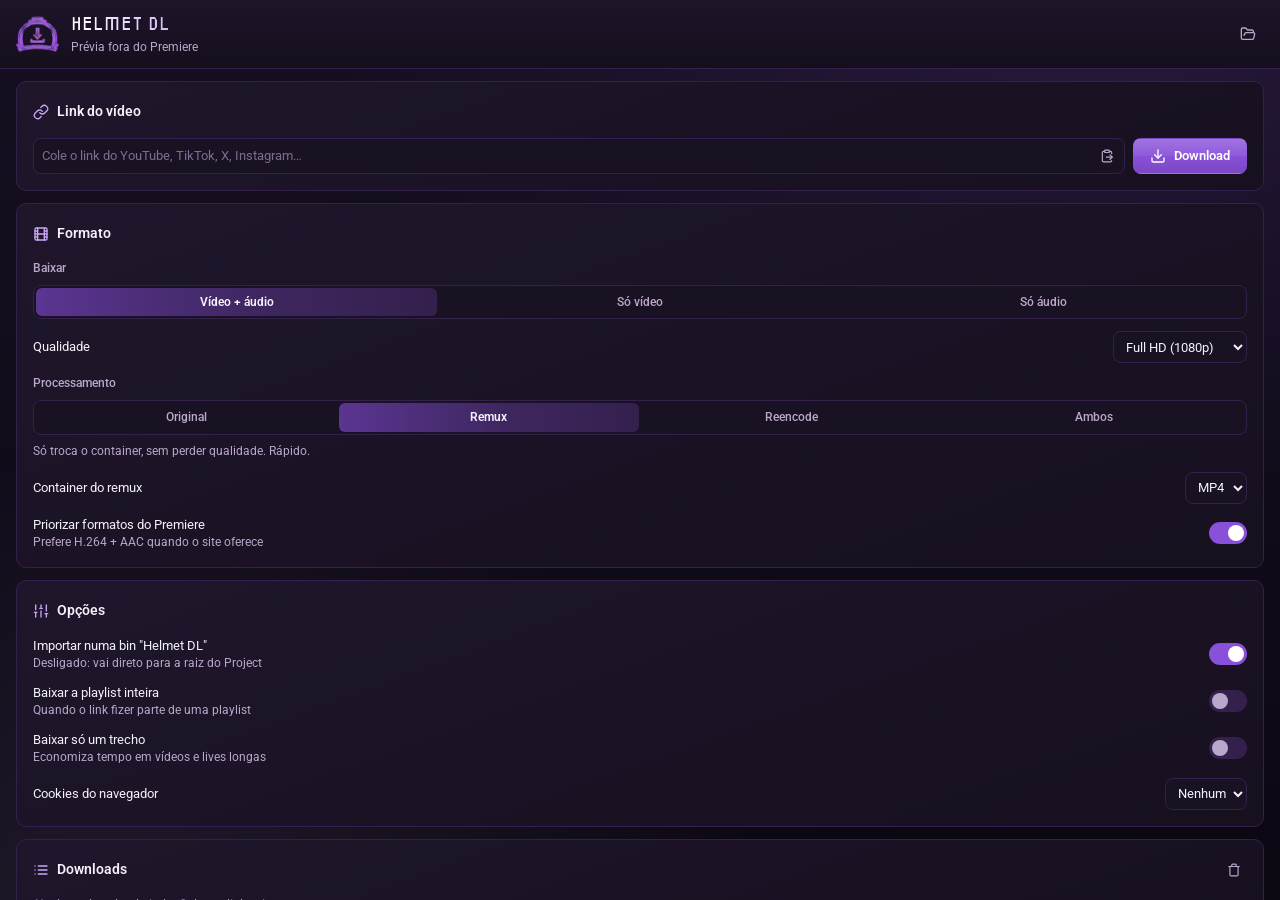
==== premiere-helmet-dl/client/index.html @ 3328d342 "Estado inicial do Helmet DL 1.0.0 (antes da limpeza) Co-Authored-By: Claude Opus 5.5 <noreply@anthro" ====
<!DOCTYPE html>
<html lang="pt-BR">
<head>
    <meta charset="UTF-8" />
    <meta name="viewport" content="width=device-width, initial-scale=1" />
    <title>Helmet DL</title>
    <link rel="stylesheet" href="css/style.css" />
</head>
<body>
    <!-- Ícones (Lucide, traço 2px), reaproveitados com <use> -->
    <svg width="0" height="0" style="position:absolute" aria-hidden="true">
        <defs>
            <symbol id="i-download" viewBox="0 0 24 24"><path d="M21 15v4a2 2 0 0 1-2 2H5a2 2 0 0 1-2-2v-4"/><path d="m7 10 5 5 5-5"/><path d="M12 15V3"/></symbol>
            <symbol id="i-paste" viewBox="0 0 24 24"><path d="M15 2H9a1 1 0 0 0-1 1v2c0 .6.4 1 1 1h6c.6 0 1-.4 1-1V3c0-.6-.4-1-1-1Z"/><path d="M8 4H6a2 2 0 0 0-2 2v14a2 2 0 0 0 2 2h12a2 2 0 0 0 2-2"/><path d="M16 4h2a2 2 0 0 1 2 2v2"/><path d="M11 14h10"/><path d="m17 10 4 4-4 4"/></symbol>
            <symbol id="i-folder" viewBox="0 0 24 24"><path d="m6 14 1.5-2.9A2 2 0 0 1 9.24 10H20a2 2 0 0 1 1.94 2.5l-1.54 6a2 2 0 0 1-1.95 1.5H4a2 2 0 0 1-2-2V5a2 2 0 0 1 2-2h3.9a2 2 0 0 1 1.69.9l.81 1.2a2 2 0 0 0 1.67.9H18a2 2 0 0 1 2 2v2"/></symbol>
            <symbol id="i-film" viewBox="0 0 24 24"><rect width="18" height="18" x="3" y="3" rx="2"/><path d="M7 3v18"/><path d="M3 7.5h4"/><path d="M3 12h18"/><path d="M3 16.5h4"/><path d="M17 3v18"/><path d="M17 7.5h4"/><path d="M17 16.5h4"/></symbol>
            <symbol id="i-sliders" viewBox="0 0 24 24"><path d="M4 21v-7"/><path d="M4 10V3"/><path d="M12 21v-9"/><path d="M12 8V3"/><path d="M20 21v-5"/><path d="M20 12V3"/><path d="M2 14h4"/><path d="M10 8h4"/><path d="M18 16h4"/></symbol>
            <symbol id="i-list" viewBox="0 0 24 24"><path d="M3 6h.01"/><path d="M3 12h.01"/><path d="M3 18h.01"/><path d="M8 6h13"/><path d="M8 12h13"/><path d="M8 18h13"/></symbol>
            <symbol id="i-package" viewBox="0 0 24 24"><path d="M11 21.73a2 2 0 0 0 2 0l7-4A2 2 0 0 0 21 16V8a2 2 0 0 0-1-1.73l-7-4a2 2 0 0 0-2 0l-7 4A2 2 0 0 0 3 8v8a2 2 0 0 0 1 1.73z"/><path d="M12 22V12"/><path d="m3.3 7 8.7 5 8.7-5"/><path d="m7.5 4.27 9 5.15"/></symbol>
            <symbol id="i-x" viewBox="0 0 24 24"><path d="M18 6 6 18"/><path d="m6 6 12 12"/></symbol>
            <symbol id="i-refresh" viewBox="0 0 24 24"><path d="M3 12a9 9 0 0 1 9-9 9.75 9.75 0 0 1 6.74 2.74L21 8"/><path d="M21 3v5h-5"/><path d="M21 12a9 9 0 0 1-9 9 9.75 9.75 0 0 1-6.74-2.74L3 16"/><path d="M8 16H3v5"/></symbol>
            <symbol id="i-retry" viewBox="0 0 24 24"><path d="M3 12a9 9 0 1 0 9-9 9.75 9.75 0 0 0-6.74 2.74L3 8"/><path d="M3 3v5h5"/></symbol>
            <symbol id="i-trash" viewBox="0 0 24 24"><path d="M3 6h18"/><path d="M19 6v14a2 2 0 0 1-2 2H7a2 2 0 0 1-2-2V6"/><path d="M8 6V4a2 2 0 0 1 2-2h4a2 2 0 0 1 2 2v2"/></symbol>
            <symbol id="i-terminal" viewBox="0 0 24 24"><path d="m4 17 6-6-6-6"/><path d="M12 19h8"/></symbol>
            <symbol id="i-link" viewBox="0 0 24 24"><path d="M10 13a5 5 0 0 0 7.54.54l3-3a5 5 0 0 0-7.07-7.07l-1.72 1.71"/><path d="M14 11a5 5 0 0 0-7.54-.54l-3 3a5 5 0 0 0 7.07 7.07l1.71-1.71"/></symbol>
        </defs>
    </svg>

    <header class="app-header">
        <div class="brand">
            <img class="brand-logo" src="img/logo.png" alt="" />
            <div class="brand-text">
                <h1>Helmet DL</h1>
                <p id="projectInfo" class="sub-info" title="Clique para atualizar">Verificando projeto…</p>
            </div>
        </div>
        <button id="btnOpenFolder" class="icon-btn" title="Abrir a pasta Helmet DL do projeto">
            <svg class="icon"><use href="#i-folder"/></svg>
        </button>
    </header>

    <main class="content">
        <!-- Link -->
        <section class="card">
            <div class="card-title"><svg class="icon"><use href="#i-link"/></svg>Link do vídeo</div>
            <div class="url-row">
                <div class="url-box">
                    <input type="text" id="urlInput" class="input url-input" placeholder="Cole o link do YouTube, TikTok, X, Instagram…" spellcheck="false" autocomplete="off" />
                    <button id="btnPaste" class="icon-btn sm ghost" title="Colar da área de transferência"><svg class="icon"><use href="#i-paste"/></svg></button>
                </div>
                <button id="btnDownload" class="btn btn-primary"><svg class="icon"><use href="#i-download"/></svg>Download</button>
            </div>

            <div id="preview" class="preview" style="display:none">
                <div class="thumb"><img id="previewThumb" alt="" /><span id="previewDuration" class="badge"></span></div>
                <div class="preview-text">
                    <div id="previewTitle" class="preview-title"></div>
                    <div id="previewMeta" class="preview-meta"></div>
                </div>
            </div>
            <p id="previewNote" class="hint" style="display:none"></p>
            <div id="status" class="status" role="status"></div>
        </section>

        <!-- Formato -->
        <section class="card">
            <div class="card-title"><svg class="icon"><use href="#i-film"/></svg>Formato</div>

            <div class="group-label">Baixar</div>
            <div class="segmented">
                <label><input type="radio" name="content" value="both" checked /><span>Vídeo + áudio</span></label>
                <label><input type="radio" name="content" value="video" /><span>Só vídeo</span></label>
                <label><input type="radio" name="content" value="audio" /><span>Só áudio</span></label>
            </div>

            <div id="videoOptions">
                <div class="inline-field">
                    <label for="qualitySelect">Qualidade</label>
                    <select id="qualitySelect" class="input">
                        <option value="best">Original (máxima)</option>
                        <option value="4320">8K (4320p)</option>
                        <option value="2160">4K (2160p)</option>
                        <option value="1440">2K (1440p)</option>
                        <option value="1080" selected>Full HD (1080p)</option>
                        <option value="720">HD (720p)</option>
                        <option value="480">480p</option>
                        <option value="360">360p</option>
                        <option value="240">240p</option>
                        <option value="144">144p</option>
                    </select>
                </div>

                <div class="group-label">Processamento</div>
                <div class="segmented">
                    <label><input type="radio" name="mode" value="original" /><span>Original</span></label>
                    <label><input type="radio" name="mode" value="remux" checked /><span>Remux</span></label>
                    <label><input type="radio" name="mode" value="reencode" /><span>Reencode</span></label>
                    <label><input type="radio" name="mode" value="both" /><span>Ambos</span></label>
                </div>
                <p id="modeHint" class="hint"></p>

                <div class="inline-field" id="containerRow">
                    <label for="containerSelect">Container do remux</label>
                    <select id="containerSelect" class="input">
                        <option value="mp4" selected>MP4</option>
                        <option value="mov">MOV</option>
                        <option value="mkv">MKV</option>
                    </select>
                </div>
                <div class="inline-field" id="codecRow">
                    <label for="codecSelect">Codec do reencode</label>
                    <select id="codecSelect" class="input">
                        <option value="h264" selected>H.264 (MP4)</option>
                        <option value="h265">H.265 / HEVC (MP4)</option>
                        <option value="prores">ProRes 422 (MOV)</option>
                    </select>
                </div>
                <div class="inline-field" id="encoderRow">
                    <span>Reencodar usando</span>
                    <div class="segmented compact">
                        <label><input type="radio" name="encoder" value="cpu" checked /><span>CPU</span></label>
                        <label><input type="radio" name="encoder" value="gpu" /><span>GPU</span></label>
                    </div>
                </div>
                <p id="encoderHint" class="hint" style="display:none"></p>

                <label class="switch-row">
                    <span class="switch-text">Priorizar formatos do Premiere
                        <small>Prefere H.264 + AAC quando o site oferece</small></span>
                    <span class="switch"><input type="checkbox" id="compatCheckbox" checked /><span class="slider-ui"></span></span>
                </label>
            </div>

            <div id="audioOptions" style="display:none">
                <div class="inline-field">
                    <label for="audioFormatSelect">Formato do áudio</label>
                    <select id="audioFormatSelect" class="input">
                        <option value="wav" selected>WAV</option>
                        <option value="mp3">MP3 (320k)</option>
                        <option value="m4a">M4A / AAC</option>
                        <option value="best">Original (sem converter)</option>
                    </select>
                </div>
            </div>
        </section>

        <!-- Opções -->
        <section class="card">
            <div class="card-title"><svg class="icon"><use href="#i-sliders"/></svg>Opções</div>
            <label class="switch-row first">
                <span class="switch-text">Importar numa bin "Helmet DL"
                    <small>Desligado: vai direto para a raiz do Project</small></span>
                <span class="switch"><input type="checkbox" id="binCheckbox" checked /><span class="slider-ui"></span></span>
            </label>
            <label class="switch-row">
                <span class="switch-text">Baixar a playlist inteira
                    <small>Quando o link fizer parte de uma playlist</small></span>
                <span class="switch"><input type="checkbox" id="playlistCheckbox" /><span class="slider-ui"></span></span>
            </label>
            <label class="switch-row">
                <span class="switch-text">Baixar só um trecho
                    <small>Economiza tempo em vídeos e lives longas</small></span>
                <span class="switch"><input type="checkbox" id="trimCheckbox" /><span class="slider-ui"></span></span>
            </label>
            <div id="trimRow" class="two-col trim-row" style="display:none">
                <div class="mini-field"><label for="trimStart">Início</label><input type="text" id="trimStart" class="input" placeholder="00:00:00" /></div>
                <div class="mini-field"><label for="trimEnd">Fim</label><input type="text" id="trimEnd" class="input" placeholder="00:01:30" /></div>
            </div>
            <div class="inline-field">
                <label for="cookiesSelect" title="Necessário para Instagram, vídeos privados ou com restrição de idade">Cookies do navegador</label>
                <select id="cookiesSelect" class="input">
                    <option value="" selected>Nenhum</option>
                    <option value="firefox">Firefox</option>
                    <option value="chrome">Chrome</option>
                    <option value="edge">Edge</option>
                    <option value="brave">Brave</option>
                    <option value="opera">Opera</option>
                    <option value="vivaldi">Vivaldi</option>
                </select>
            </div>
        </section>

        <!-- Fila -->
        <section class="card">
            <div class="card-title">
                <svg class="icon"><use href="#i-list"/></svg>Downloads
                <button id="btnClearDone" class="icon-btn sm push-right" title="Limpar concluídos da lista"><svg class="icon"><use href="#i-trash"/></svg></button>
            </div>
            <ul id="queue" class="queue"></ul>
        </section>

        <!-- Ferramentas -->
        <details class="card log-card" id="toolsDetails">
            <summary><svg class="icon"><use href="#i-package"/></svg>Ferramentas<span class="version" id="toolsSummary">verificando…</span></summary>
            <div class="tools">
                <div class="tool-row" data-tool="ytdlp">
                    <span class="dot"></span>
                    <div class="tool-text"><b>yt-dlp</b><small id="ytdlpInfo">—</small></div>
                    <button class="btn btn-secondary btn-sm" id="btnYtdlp">Instalar</button>
                </div>
                <div class="tool-row" data-tool="ffmpeg">
                    <span class="dot"></span>
                    <div class="tool-text"><b>FFmpeg</b><small id="ffmpegInfo">—</small></div>
                    <button class="btn btn-secondary btn-sm" id="btnFfmpeg">Instalar</button>
                </div>
                <div class="tool-row" data-tool="deno">
                    <span class="dot"></span>
                    <div class="tool-text"><b>Deno</b><small id="denoInfo">—</small></div>
                    <button class="btn btn-secondary btn-sm" id="btnDeno">Instalar</button>
                </div>
                <label class="switch-row">
                    <span class="switch-text">Atualizar o yt-dlp sozinho
                        <small>Confere uma vez por dia; os sites mudam com frequência</small></span>
                    <span class="switch"><input type="checkbox" id="autoUpdateCheckbox" checked /><span class="slider-ui"></span></span>
                </label>
                <p class="hint">O Deno é usado pelo yt-dlp para ler o YouTube. As ferramentas ficam em <span id="binDirNote" class="path"></span></p>
            </div>
        </details>

        <!-- Log -->
        <details class="card log-card" id="logDetails">
            <summary><svg class="icon"><use href="#i-terminal"/></svg>Log<span class="version" id="versionNote"></span></summary>
            <div id="log" class="log"></div>
        </details>
    </main>

    <!-- Progresso fixo no rodapé: aparece enquanto o item que está baixando está fora da área visível da lista -->
    <div id="dock" class="dock" hidden>
        <div class="q-head">
            <button type="button" class="dock-title" id="dockTitle" title="Ir para o item na lista"></button>
            <button type="button" class="icon-btn sm" id="dockCancel" title="Cancelar"><svg class="icon"><use href="#i-x"/></svg></button>
        </div>
        <div class="progress"><div class="progress-bar" id="dockBar"></div></div>
        <div class="q-line"><span class="q-state" id="dockState"></span><span class="q-nums" id="dockNums"></span></div>
    </div>

    <script src="js/CSInterface.js"></script>
    <script src="js/tools.js"></script>
    <script src="js/downloader.js"></script>
    <script src="js/main.js"></script>
</body>
</html>
---- premiere-helmet-dl/client/css/style.css ----
/* Helmet DL — mesma identidade do Helmet Desk, tema "Clássico" (Violet Terminal).
   Modo escuro, roxo como acento, degradês sutis (um pouco mais claro em cima, mais escuro embaixo).
   Fontes: Geo (só o nome do plugin, em caixa alta) e Roboto (todo o resto).
   Cores e degradês copiados de helmet-desk/src/Themes/Legacy.xaml.
   O tema Frutiger Aero está guardado em ../_backup/tema-frutiger-aero (fora da extensão). */

@font-face { font-family: "Roboto"; src: url("../fonts/Roboto-Regular.ttf") format("truetype"); font-weight: 400; }
@font-face { font-family: "Roboto"; src: url("../fonts/Roboto-Medium.ttf") format("truetype"); font-weight: 500; }
@font-face { font-family: "Roboto"; src: url("../fonts/Roboto-SemiBold.ttf") format("truetype"); font-weight: 600; }
@font-face { font-family: "Roboto"; src: url("../fonts/Roboto-Bold.ttf") format("truetype"); font-weight: 700; }
@font-face { font-family: "Geo"; src: url("../fonts/Geo-Regular.ttf") format("truetype"); font-weight: 400; }

:root {
    /* tokens Violet Terminal */
    --bg-primary: #100B18;
    --bg-surface: #191222;
    --bg-elevated: #221831;
    --color-border: #34204D;
    --color-hover-line: #4C3270;
    --color-primary: #8950D9;
    --color-primary-hover: #7744BC;
    --color-accent: #C8A8F5;
    --text-primary: #F5F1FA;
    --text-secondary: #B9A8CB;

    /* semânticas */
    --color-success: #64D6A2;
    --color-warning: #F2C36B;
    --color-danger: #FF6F91;
    --color-info: #78B7FF;

    /* degradês do tema clássico */
    --window-bg: linear-gradient(180deg, #160F22 0%, #0C0812 100%);
    --panel-fill: linear-gradient(180deg, #1E1529 0%, #150F1D 100%);
    --card-fill: linear-gradient(160deg, #1F162B 0%, #17101F 100%);
    --popup-fill: linear-gradient(180deg, #2A1E3C 0%, #1F162D 100%);
    /* brilho na metade de cima dos botões cheios */
    --button-sheen: linear-gradient(180deg, rgba(255, 255, 255, 0.20) 0%, rgba(255, 255, 255, 0.06) 50%, rgba(255, 255, 255, 0) 51%, rgba(0, 0, 0, 0.10) 100%);
    /* item selecionado: violeta que se apaga na cor da borda para a direita */
    --nav-selected: linear-gradient(90deg, #5B3592 0%, #3E2760 55%, #34204D 100%);
    --brand-fill: linear-gradient(90deg, #FFFFFF 0%, #C8A8F5 100%);

    /* tipografia */
    --font-ui: "Roboto", "Segoe UI", Arial, sans-serif;
    --font-brand: "Geo", "Roboto", "Segoe UI", sans-serif;
    --font-mono: "Cascadia Mono", Consolas, monospace;

    /* forma e espaçamento */
    --radius-sm: 6px;
    --radius-btn: 8px;
    --radius-md: 10px;
    --radius-lg: 10px;
    --space-1: 4px;
    --space-2: 8px;
    --space-3: 12px;
    --space-4: 16px;
    --space-6: 24px;
    --space-8: 32px;
}

* { box-sizing: border-box; }

html, body { height: 100%; }

body {
    margin: 0;
    /* fundo: dois brilhos violeta parados sobre o degradê da janela */
    background:
        radial-gradient(ellipse 60% 55% at 85% 0%, rgba(137, 80, 217, 0.15) 0%, rgba(137, 80, 217, 0) 100%),
        radial-gradient(ellipse 50% 50% at 10% 100%, rgba(200, 168, 245, 0.10) 0%, rgba(200, 168, 245, 0) 100%),
        var(--window-bg);
    background-color: var(--bg-primary);
    color: var(--text-primary);
    font-family: var(--font-ui);
    font-size: 13px;
    line-height: 1.4;
    display: flex;
    flex-direction: column;
    -webkit-font-smoothing: antialiased;
}

/* ---------- ícones ---------- */

.icon {
    width: 16px;
    height: 16px;
    flex: 0 0 auto;
    fill: none;
    stroke: currentColor;
    stroke-width: 2;
    stroke-linecap: round;
    stroke-linejoin: round;
}

/* ---------- cabeçalho ---------- */

.app-header {
    display: flex;
    align-items: center;
    justify-content: space-between;
    gap: var(--space-3);
    padding: var(--space-3) var(--space-4);
    margin-bottom: var(--space-3);
    background: var(--panel-fill);
    border-bottom: 1px solid var(--color-border);
}

.brand { display: flex; align-items: center; gap: var(--space-3); min-width: 0; }

.brand-logo {
    height: 36px;
    width: auto;
    flex: 0 0 auto;
    display: block;
}

.brand-text { min-width: 0; }

h1 {
    margin: 0;
    font-family: var(--font-brand);
    font-weight: 400;
    font-size: 23px;
    line-height: 1;
    text-transform: uppercase;
    letter-spacing: 0.01em;
    /* mesmo preenchimento do nome no Helmet Desk clássico: branco → lilás da esquerda para a direita */
    background: var(--brand-fill);
    -webkit-background-clip: text;
    background-clip: text;
    color: transparent;
}

.sub-info {
    margin: 4px 0 0;
    font-size: 12px;
    color: var(--text-secondary);
    cursor: pointer;
    white-space: nowrap;
    overflow: hidden;
    text-overflow: ellipsis;
}

/* ---------- área principal ---------- */

.content {
    flex: 1;
    overflow-y: auto;
    padding: 0 var(--space-4) var(--space-4);
    display: flex;
    flex-direction: column;
    gap: var(--space-3);
}

.card {
    background: var(--card-fill);
    border: 1px solid var(--color-border);
    border-radius: var(--radius-lg);
    padding: var(--space-4);
}

.card-title {
    display: flex;
    align-items: center;
    gap: var(--space-2);
    font-size: 14px;
    font-weight: 600;
    margin-bottom: var(--space-3);
    min-height: 28px;
}
.card-title > .icon { color: var(--color-accent); }

.group-label {
    font-size: 12px;
    font-weight: 500;
    color: var(--text-secondary);
    margin: var(--space-3) 0 var(--space-2);
}
.card-title + .group-label { margin-top: 0; }

.hint {
    margin: var(--space-2) 0 0;
    font-size: 12px;
    color: var(--text-secondary);
}

/* ---------- botões ---------- */

button {
    font-family: inherit;
    cursor: pointer;
}

button:focus-visible,
select:focus-visible,
input:focus-visible + span,
input[type="range"]:focus-visible {
    outline: 1.5px solid var(--color-accent);
    outline-offset: 2px;
}

.btn {
    display: inline-flex;
    align-items: center;
    justify-content: center;
    gap: var(--space-2);
    height: 36px;
    padding: 0 var(--space-4);
    border-radius: var(--radius-btn);
    font-size: 13px;
    font-weight: 600;
    border: 1px solid transparent;
    color: var(--text-primary);
    transition: background-color 0.15s, border-color 0.15s, color 0.15s;
}

/* botões cheios: cor sólida + brilho estático na metade de cima */
.btn-primary {
    background: var(--button-sheen), var(--color-primary);
    color: #fff;
}
.btn-primary:hover:not(:disabled) { background: var(--button-sheen), var(--color-primary-hover); }

.btn-secondary {
    background: var(--bg-surface);
    border-color: var(--color-border);
}
.btn-secondary:hover:not(:disabled) { background: var(--bg-elevated); }

.btn-danger {
    background: var(--button-sheen), var(--color-danger);
    color: var(--bg-primary);
    padding: 0 var(--space-3);
}
.btn-danger:hover:not(:disabled) { background: var(--button-sheen), #F2557C; }

.btn:active:not(:disabled) { filter: brightness(0.9); }

.btn:disabled {
    opacity: 0.45;
    cursor: not-allowed;
}

/* botão de ícone (fantasma): fundo da cor da borda no hover */
.icon-btn {
    width: 32px;
    height: 32px;
    flex: 0 0 auto;
    display: inline-flex;
    align-items: center;
    justify-content: center;
    background: transparent;
    color: var(--text-secondary);
    border: 1px solid transparent;
    border-radius: var(--radius-sm);
    transition: background-color 0.12s, color 0.12s;
}
.icon-btn:hover:not(:disabled) { background: var(--color-border); color: var(--text-primary); }
.icon-btn.sm { width: 26px; height: 26px; }
.icon-btn.sm .icon { width: 14px; height: 14px; }

/* ---------- controle segmentado (radios) ---------- */

.segmented {
    display: flex;
    gap: 2px;
    padding: 2px;
    background: var(--bg-surface);
    border: 1px solid var(--color-border);
    border-radius: var(--radius-btn);
}
.segmented label { flex: 1; position: relative; cursor: pointer; }
.segmented input { position: absolute; opacity: 0; pointer-events: none; }
.segmented span {
    display: block;
    text-align: center;
    padding: 6px var(--space-2);
    border-radius: var(--radius-sm);
    font-size: 12px;
    font-weight: 500;
    color: var(--text-secondary);
    transition: background-color 0.12s, color 0.12s;
    white-space: nowrap;
}
.segmented label:hover span { color: var(--text-primary); }
/* selecionado: o mesmo destaque do item ativo na barra lateral do Desk */
.segmented input:checked + span {
    background: var(--nav-selected);
    color: var(--text-primary);
    font-weight: 600;
}

/* ---------- interruptores (checkbox) ---------- */

.switch-row {
    display: flex;
    align-items: center;
    justify-content: space-between;
    gap: var(--space-3);
    margin-top: var(--space-3);
    cursor: pointer;
}
.switch-text { font-size: 13px; }
.switch-text small { display: block; font-size: 12px; color: var(--text-secondary); }

.switch { position: relative; width: 38px; height: 22px; flex: 0 0 auto; }
.switch input { position: absolute; opacity: 0; width: 0; height: 0; }
.switch .slider-ui {
    position: absolute;
    inset: 0;
    background: var(--color-border);
    border-radius: 11px;
    transition: background-color 0.15s;
}
.switch .slider-ui::after {
    content: "";
    position: absolute;
    top: 3px;
    left: 3px;
    width: 16px;
    height: 16px;
    border-radius: 50%;
    background: var(--text-secondary);
    transition: transform 0.15s, background-color 0.15s;
}
.switch input:checked + .slider-ui { background: var(--color-primary); }
.switch input:checked + .slider-ui::after { transform: translateX(16px); background: #fff; }

/* ---------- campos ---------- */

.field { margin-bottom: var(--space-4); }
.field.last { margin-bottom: 0; }

.two-col { display: flex; gap: var(--space-4); }
.two-col > .field { flex: 1; min-width: 0; }

.input {
    background: var(--bg-surface);
    color: var(--text-primary);
    border: 1px solid var(--color-border);
    border-radius: var(--radius-btn);
    font-family: inherit;
    font-size: 12px;
    height: 26px;
    padding: 0 var(--space-2);
    transition: border-color 0.12s;
}
.input:hover { border-color: var(--color-hover-line); }
.input:focus { outline: none; border-color: var(--color-accent); }
select.input option { background: var(--bg-elevated); color: var(--text-primary); }

.inline-field {
    display: flex;
    align-items: center;
    justify-content: space-between;
    gap: var(--space-2);
    margin-top: var(--space-3);
    font-size: 13px;
}

/* ---------- log e ferramentas (cartões que abrem) ---------- */

.log-card { padding: 0; }
.log-card summary {
    display: flex;
    align-items: center;
    gap: var(--space-2);
    padding: var(--space-3) var(--space-4);
    font-size: 13px;
    font-weight: 600;
    cursor: pointer;
    list-style: none;
}
.log-card summary::-webkit-details-marker { display: none; }
.log-card summary .icon { color: var(--color-accent); }
.log-card .version {
    margin-left: auto;
    font-weight: 400;
    font-size: 11px;
    color: var(--text-secondary);
    white-space: nowrap;
    overflow: hidden;
    text-overflow: ellipsis;
}
.log {
    margin: 0 var(--space-4) var(--space-4);
    background: var(--bg-primary);
    border-radius: var(--radius-sm);
    padding: var(--space-2) var(--space-3);
    font-family: var(--font-mono);
    font-size: 11px;
    white-space: pre-wrap;
    word-break: break-word;
    max-height: 220px;
    overflow-y: auto;
    color: var(--text-secondary);
}
.log:empty::before { content: "Nada por aqui ainda."; }

/* ---------- barra de progresso ---------- */

.progress {
    height: 4px;
    background: var(--bg-elevated);
    border-radius: 2px;
    overflow: hidden;
    margin-bottom: var(--space-3);
}
.progress-bar {
    height: 100%;
    width: 0;
    background: linear-gradient(90deg, #6F3CBC 0%, var(--color-primary) 60%, var(--color-accent) 100%);
    transition: width 0.2s;
}

/* notificação: indicador semântico + texto curto */
.status {
    display: none;
    position: relative;
    margin-bottom: var(--space-3);
    padding: var(--space-2) var(--space-3) var(--space-2) 22px;
    background: var(--popup-fill);
    border: 1px solid var(--color-border);
    border-radius: var(--radius-btn);
    font-size: 12px;
    color: var(--text-primary);
}
.status:not(:empty) { display: block; }
.status::before {
    content: "";
    position: absolute;
    left: 10px;
    top: 13px;
    width: 6px;
    height: 6px;
    border-radius: 50%;
    background: var(--color-info);
}
.status.success::before { background: var(--color-success); }
.status.warning::before { background: var(--color-warning); }
.status.error::before { background: var(--color-danger); }
.status.error { color: var(--color-danger); }

/* ---------- scrollbars ---------- */

::-webkit-scrollbar { width: 10px; height: 10px; }
::-webkit-scrollbar-track { background: transparent; }
::-webkit-scrollbar-thumb { background: var(--color-border); border-radius: 5px; border: 2px solid transparent; background-clip: padding-box; }
::-webkit-scrollbar-thumb:hover { background: var(--color-hover-line); background-clip: padding-box; }

/* ================= Helmet DL — componentes próprios ================= */

.push-right { margin-left: auto; }
.switch-row.first { margin-top: 0; }

.input.url-input,
select.input,
.mini-field .input { height: 32px; font-size: 13px; }
select.input { padding-right: var(--space-1); max-width: 60%; }

/* campo do link + botão de download */
.url-row { display: flex; gap: var(--space-2); }
.url-box { position: relative; flex: 1; min-width: 0; }
.url-box .url-input { width: 100%; height: 36px; padding-right: 36px; }
.url-box .url-input::placeholder { color: #7d6d91; }
.url-box .icon-btn { position: absolute; right: 5px; top: 5px; }
.url-row .btn-primary { flex: 0 0 auto; }

/* prévia do vídeo */
.preview {
    display: flex;
    gap: var(--space-3);
    margin-top: var(--space-3);
    align-items: flex-start;
}
.thumb {
    position: relative;
    width: 104px;
    height: 58px;
    flex: 0 0 auto;
    border-radius: var(--radius-sm);
    background: var(--bg-elevated);
    overflow: hidden;
}
.thumb img { width: 100%; height: 100%; object-fit: cover; display: block; }
.thumb img:not([src]), .thumb img[src=""] { display: none; }
.badge {
    position: absolute;
    right: 4px;
    bottom: 4px;
    padding: 1px 5px;
    border-radius: 4px;
    background: var(--bg-primary);
    font-size: 10px;
    font-weight: 600;
    font-variant-numeric: tabular-nums;
}
.badge:empty { display: none; }
.preview-text { min-width: 0; flex: 1; }
.preview-title {
    font-size: 13px;
    font-weight: 600;
    display: -webkit-box;
    -webkit-line-clamp: 2;
    -webkit-box-orient: vertical;
    overflow: hidden;
}
.preview-meta { margin-top: 2px; font-size: 12px; color: var(--text-secondary); }
.preview.loading .preview-title,
.preview.loading .preview-meta { color: var(--text-secondary); font-weight: 400; }

#status:not(:empty) { margin: var(--space-3) 0 0; }

/* trecho */
.trim-row { margin-top: var(--space-2); }
.mini-field { flex: 1; min-width: 0; display: flex; flex-direction: column; gap: var(--space-1); }
.mini-field label { font-size: 12px; color: var(--text-secondary); }
.mini-field .input { width: 100%; font-variant-numeric: tabular-nums; }

/* fila de downloads */
.queue { list-style: none; margin: 0; padding: 0; display: flex; flex-direction: column; gap: var(--space-2); }
.queue:empty::before {
    content: "Nenhum download ainda. Cole um link acima.";
    display: block;
    font-size: 12px;
    font-style: italic;
    color: var(--text-secondary);
}
.q-item {
    background: var(--bg-primary);
    border: 1px solid var(--color-border);
    border-radius: var(--radius-md);
    padding: var(--space-2) var(--space-3);
}
.q-head { display: flex; align-items: center; gap: var(--space-2); min-width: 0; }
.q-title {
    flex: 1;
    min-width: 0;
    font-size: 13px;
    font-weight: 500;
    white-space: nowrap;
    overflow: hidden;
    text-overflow: ellipsis;
}
.q-actions { display: flex; gap: var(--space-1); flex: 0 0 auto; }
.q-line {
    display: flex;
    align-items: center;
    gap: var(--space-2);
    margin-top: 2px;
    font-size: 12px;
    color: var(--text-secondary);
}
.q-line .q-state { flex: 1; min-width: 0; white-space: nowrap; overflow: hidden; text-overflow: ellipsis; }
.q-line .q-nums { font-variant-numeric: tabular-nums; white-space: nowrap; }
.q-item .progress { margin: var(--space-2) 0 2px; }
.q-item.done .q-state { color: var(--color-success); }
.q-item.error .q-state { color: var(--color-danger); white-space: normal; }
.q-item.warn .q-state { color: var(--color-warning); white-space: normal; }
.q-item.canceled .q-state { color: var(--text-secondary); }
.q-item.indeterminate .progress-bar { width: 30% !important; animation: hdl-slide 1.2s linear infinite; }
@keyframes hdl-slide { from { transform: translateX(-100%); } to { transform: translateX(340%); } }

/* progresso fixo no rodapé (fica fora do .content, então não rola junto) */
.dock {
    flex: 0 0 auto;
    position: relative;
    z-index: 2;
    padding: var(--space-2) var(--space-4) var(--space-3);
    background: var(--panel-fill);
    border-top: 1px solid var(--color-border);
    box-shadow: 0 -6px 16px rgba(0, 0, 0, 0.35);
    animation: hdl-dock-in 0.18s ease-out;
}
.dock[hidden] { display: none; }
.dock .progress { margin: var(--space-2) 0 2px; }
.dock.indeterminate .progress-bar { width: 30% !important; animation: hdl-slide 1.2s linear infinite; }
.dock-title {
    flex: 1;
    min-width: 0;
    padding: 0;
    border: 0;
    background: none;
    color: var(--text-primary);
    font: 500 13px var(--font-ui);
    text-align: left;
    white-space: nowrap;
    overflow: hidden;
    text-overflow: ellipsis;
    cursor: pointer;
}
.dock-title:hover { color: var(--color-accent); }
@keyframes hdl-dock-in { from { transform: translateY(100%); opacity: 0; } to { transform: none; opacity: 1; } }

/* ferramentas */
.tools { padding: 0 var(--space-4) var(--space-4); }
.tool-row {
    display: flex;
    align-items: center;
    gap: var(--space-3);
    padding: var(--space-2) 0;
    border-bottom: 1px solid var(--color-border);
}
.tool-row:first-child { padding-top: 0; }
.tool-text { flex: 1; min-width: 0; }
.tool-text b { font-size: 13px; font-weight: 600; }
.tool-text small {
    display: block;
    font-size: 11px;
    color: var(--text-secondary);
    white-space: nowrap;
    overflow: hidden;
    text-overflow: ellipsis;
}
.dot { width: 8px; height: 8px; border-radius: 50%; background: var(--text-secondary); flex: 0 0 auto; }
.tool-row.ok .dot { background: var(--color-success); }
.tool-row.missing .dot { background: var(--color-danger); }
.tool-row.optional .dot { background: var(--color-warning); }
.btn.btn-sm { height: 28px; padding: 0 var(--space-3); font-size: 12px; border-radius: var(--radius-sm); }
.path { color: var(--color-accent); word-break: break-all; }

/* seletor CPU/GPU (segmentado estreito dentro de uma linha) */
.segmented.compact { flex: 0 0 auto; width: 132px; }

/* painel estreito */
@media (max-width: 340px) {
    .url-row { flex-direction: column; }
    .segmented span { padding: 6px 4px; font-size: 11px; }
}
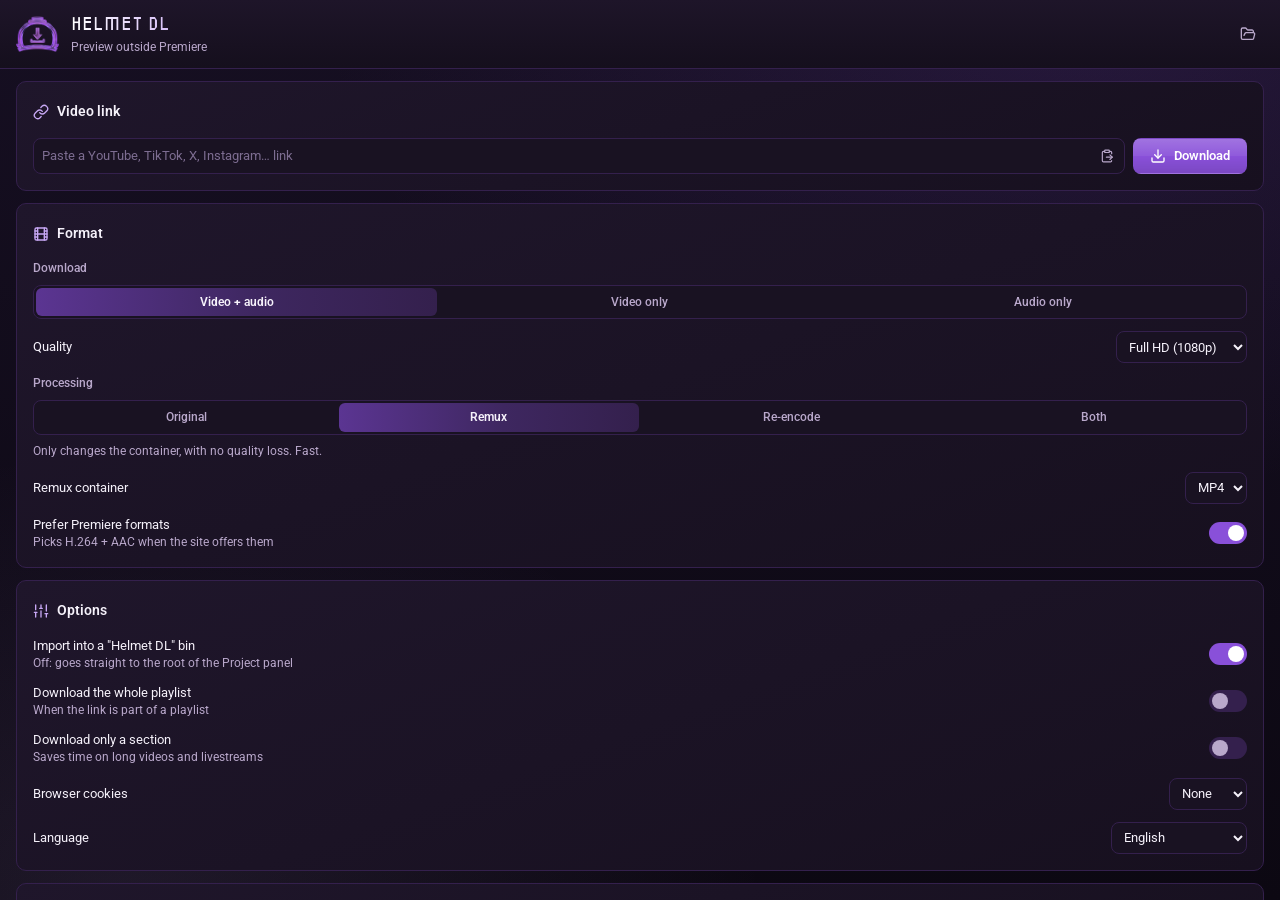
==== commit cb2d60d3: "Helmet DL 1.2.0: painel em inglês (padrão) e português - client/js/i18n.js: idioma do painel e dicio" ====
--- a/premiere-helmet-dl/client/index.html
+++ b/premiere-helmet-dl/client/index.html
@@ -1,5 +1,5 @@
 <!DOCTYPE html>
-<html lang="pt-BR">
+<html lang="en">
 <head>
     <meta charset="UTF-8" />
     <meta name="viewport" content="width=device-width, initial-scale=1" />
@@ -178,6 +178,13 @@
                     <option value="vivaldi">Vivaldi</option>
                 </select>
             </div>
+            <div class="inline-field">
+                <label for="langSelect">Idioma</label>
+                <select id="langSelect" class="input">
+                    <option value="en">English</option>
+                    <option value="pt">Português (Brasil)</option>
+                </select>
+            </div>
         </section>
 
         <!-- Fila -->
@@ -235,8 +242,17 @@
     </div>
 
     <script src="js/CSInterface.js"></script>
+    <script src="js/config.js"></script>
+    <script src="js/i18n.js"></script>
+    <script src="js/bridge.js"></script>
     <script src="js/tools.js"></script>
     <script src="js/downloader.js"></script>
+    <script src="js/ui.js"></script>
+    <script src="js/project.js"></script>
+    <script src="js/preview.js"></script>
+    <script src="js/tools-ui.js"></script>
+    <script src="js/clipboard.js"></script>
+    <script src="js/queue.js"></script>
     <script src="js/main.js"></script>
 </body>
 </html>
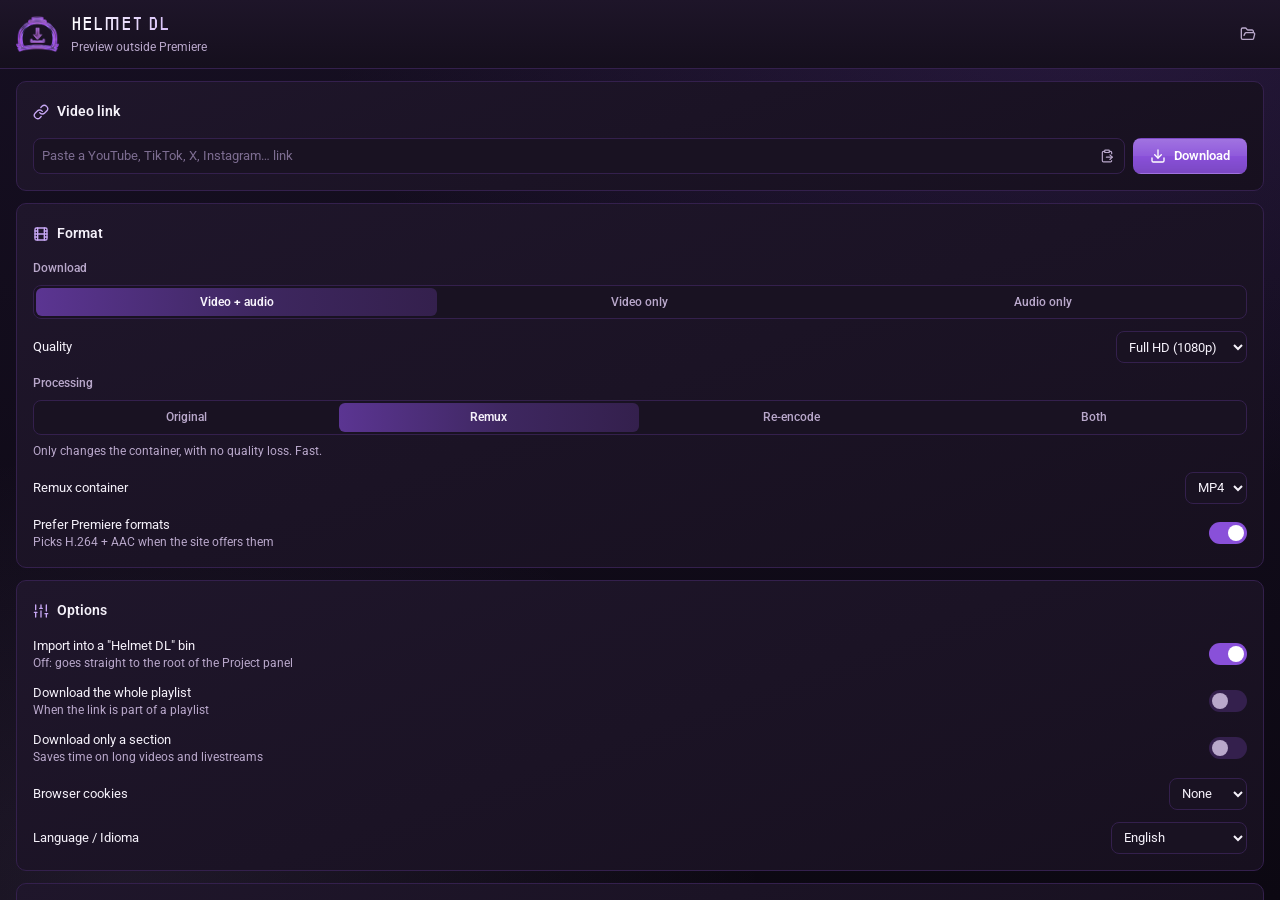
==== commit 73418244: "Helmet DL: limpeza do idioma - i18n.js: troca de idioma só mexe no texto fixo do index.html (nunca e" ====
--- a/premiere-helmet-dl/client/index.html
+++ b/premiere-helmet-dl/client/index.html
@@ -179,7 +179,7 @@
                 </select>
             </div>
             <div class="inline-field">
-                <label for="langSelect">Idioma</label>
+                <label for="langSelect">Language / Idioma</label>
                 <select id="langSelect" class="input">
                     <option value="en">English</option>
                     <option value="pt">Português (Brasil)</option>
